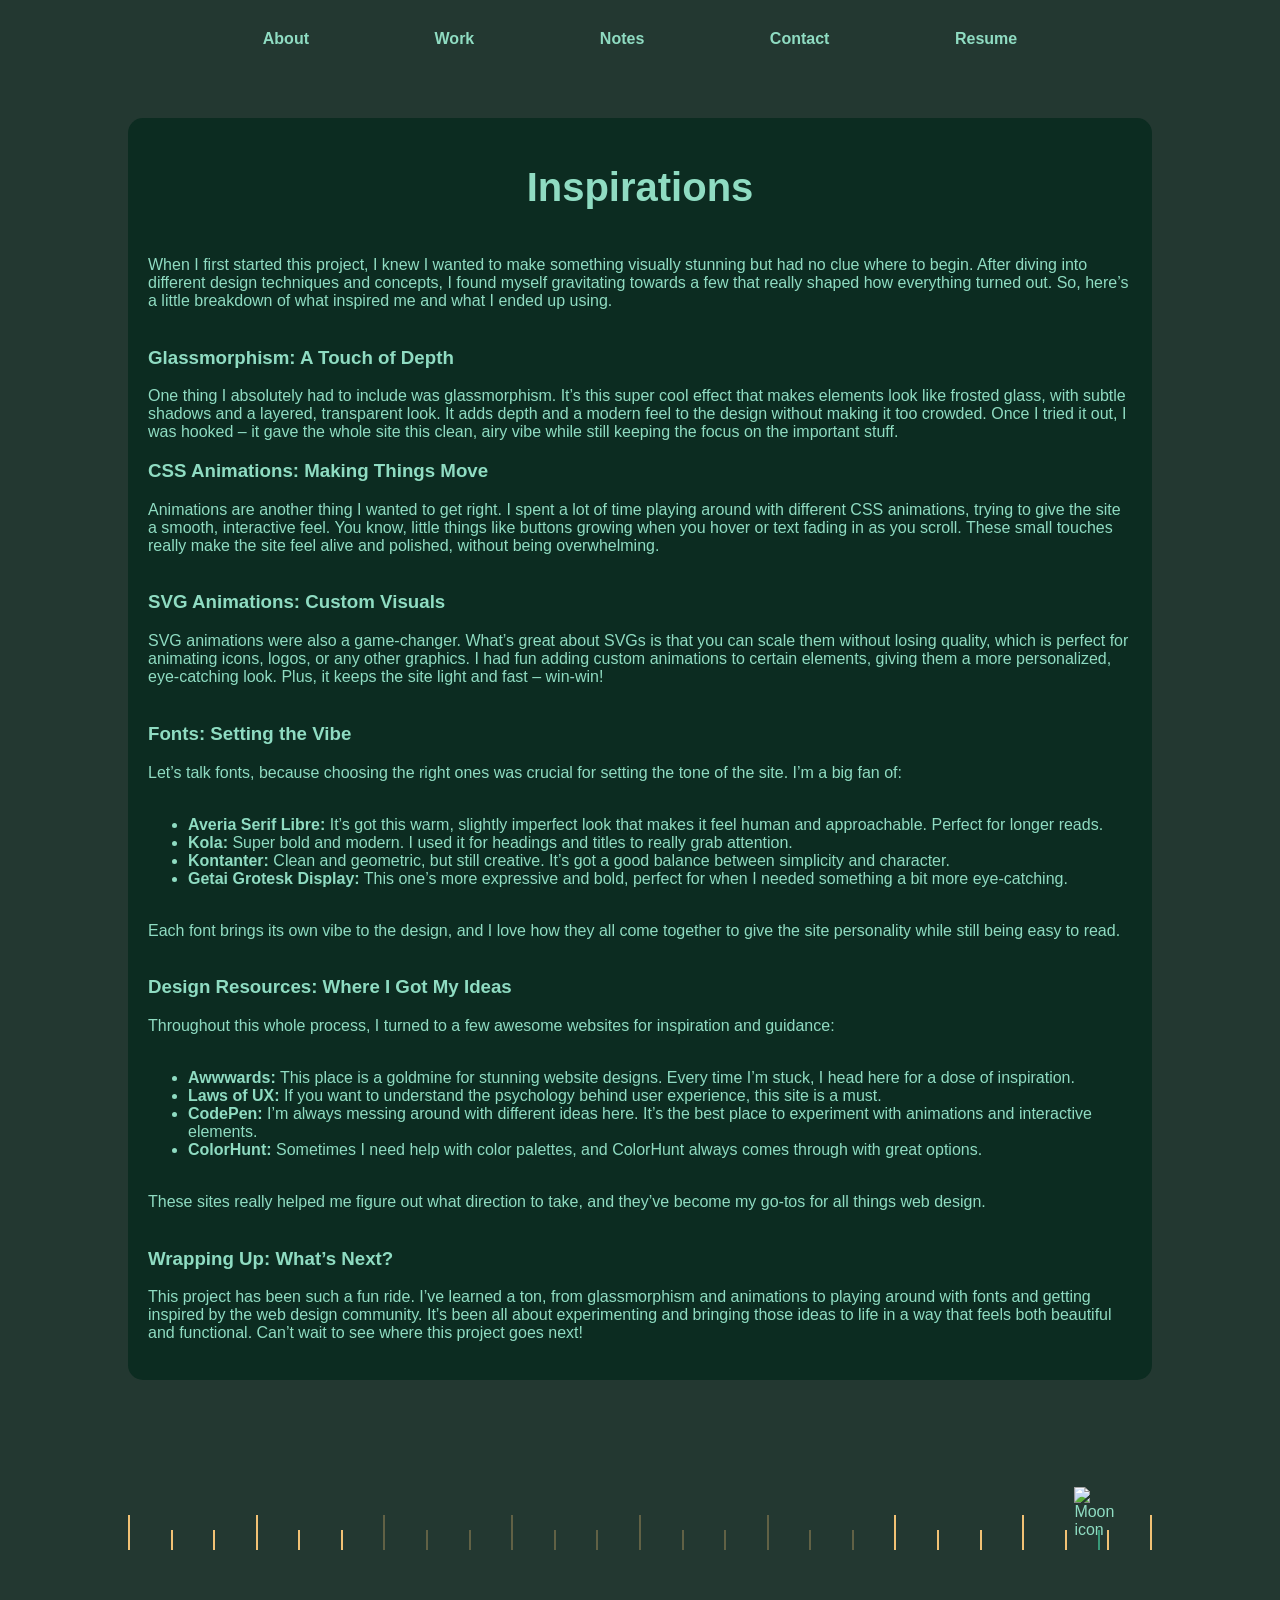
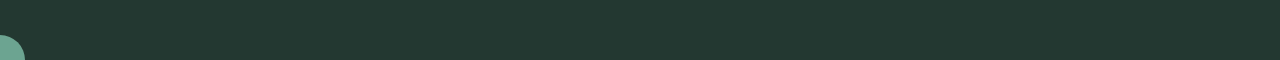
==== otherContents/notes.html @ 80ff33ae "fix cursor hover style, add viewcounter" ====
<!DOCTYPE html>
<html lang="en">
  <head>
    <meta charset="UTF-8" />
    <meta name="viewport" content="width=device-width, initial-scale=1.0" />
    <title>Sankalp Singh &#8226; Notes</title>
    <link rel="stylesheet" href="../styles/main-style.css" />
    <link rel="stylesheet" href="../styles/horizontal-clock.css" />
    <link rel="stylesheet" href="../styles/main-background-style.css" />

    <link rel="stylesheet" href="../styles/notes.css" />
  </head>

  <body>
    <!--main nav bar-->
    <header>
      <nav class="navbar">
        <ul>
          <li><a href="../index.html">About</a></li>
          <li><a href="work.html">Work</a></li>
          <li><a href="notes.html">Notes</a></li>
          <li><a href="contact.html">Contact</a></li>
          <li><a href="../images/Sankalp-Singh-Resume-II.pdf" download="Sankalp-Singh-Resume-II">Resume</a></li>
        </ul>
      </nav>
    </header>

    <!--main content-->

    <div class="note-card">
      <h1>Inspirations</h1>
      <br /><br />
      <div class="note-content">
        When I first started this project, I knew I wanted to make something visually stunning but had no clue where to begin. After diving into
        different design techniques and concepts, I found myself gravitating towards a few that really shaped how everything turned out. So, here’s a
        little breakdown of what inspired me and what I ended up using.<br /><br />

        <h3>Glassmorphism: A Touch of Depth</h3>
        One thing I absolutely had to include was glassmorphism. It’s this super cool effect that makes elements look like frosted glass, with subtle
        shadows and a layered, transparent look. It adds depth and a modern feel to the design without making it too crowded. Once I tried it out, I
        was hooked – it gave the whole site this clean, airy vibe while still keeping the focus on the important stuff.

        <h3>CSS Animations: Making Things Move</h3>
        Animations are another thing I wanted to get right. I spent a lot of time playing around with different CSS animations, trying to give the
        site a smooth, interactive feel. You know, little things like buttons growing when you hover or text fading in as you scroll. These small
        touches really make the site feel alive and polished, without being overwhelming.<br /><br />

        <h3>SVG Animations: Custom Visuals</h3>
        SVG animations were also a game-changer. What’s great about SVGs is that you can scale them without losing quality, which is perfect for
        animating icons, logos, or any other graphics. I had fun adding custom animations to certain elements, giving them a more personalized,
        eye-catching look. Plus, it keeps the site light and fast – win-win!<br /><br />

        <h3>Fonts: Setting the Vibe</h3>
        Let’s talk fonts, because choosing the right ones was crucial for setting the tone of the site. I’m a big fan of: <br /><br />
        <ul>
          <li>
            <b>Averia Serif Libre:</b> It’s got this warm, slightly imperfect look that makes it feel human and approachable. Perfect for longer
            reads.
          </li>
          <li><b>Kola:</b> Super bold and modern. I used it for headings and titles to really grab attention.</li>
          <li><b>Kontanter:</b> Clean and geometric, but still creative. It’s got a good balance between simplicity and character.</li>
          <li><b>Getai Grotesk Display:</b> This one’s more expressive and bold, perfect for when I needed something a bit more eye-catching.</li>
        </ul>
        <br />
        Each font brings its own vibe to the design, and I love how they all come together to give the site personality while still being easy to
        read.

        <br /><br />

        <h3>Design Resources: Where I Got My Ideas</h3>
        Throughout this whole process, I turned to a few awesome websites for inspiration and guidance: <br /><br />
        <ul>
          <li>
            <b>Awwwards:</b> This place is a goldmine for stunning website designs. Every time I’m stuck, I head here for a dose of inspiration.
          </li>
          <li><b>Laws of UX:</b> If you want to understand the psychology behind user experience, this site is a must.</li>
          <li>
            <b> CodePen:</b> I’m always messing around with different ideas here. It’s the best place to experiment with animations and interactive
            elements.
          </li>
          <li><b>ColorHunt:</b> Sometimes I need help with color palettes, and ColorHunt always comes through with great options.</li>
        </ul>
        <br />
        These sites really helped me figure out what direction to take, and they’ve become my go-tos for all things web design.
        <br /><br />

        <h3>Wrapping Up: What’s Next?</h3>
        This project has been such a fun ride. I’ve learned a ton, from glassmorphism and animations to playing around with fonts and getting inspired
        by the web design community. It’s been all about experimenting and bringing those ideas to life in a way that feels both beautiful and
        functional. Can’t wait to see where this project goes next!<br /><br />
      </div>
    </div>
    <!--Horizontal clock-->
    <div class="time-slider-container">
      <div class="time-slider">
        <div class="slider-indicator">
          <div class="mode-icon">
            <img src="../images/solar-eclipse.svg" alt="sun/moon" />
          </div>
        </div>
        <div class="hour-markings">
          <span class="major nighttime"></span>

          <span class="nighttime"></span>
          <span class="nighttime"></span>
          <span class="nighttime"></span>
          <span class="nighttime"></span>
          <span class="nighttime"></span>
          <span class="daytime"></span>
          <span class="daytime"></span>
          <span class="daytime"></span>
          <span class="daytime"></span>
          <span class="daytime"></span>
          <span class="daytime"></span>
          <span class="daytime"></span>
          <span class="daytime"></span>
          <span class="daytime"></span>
          <span class="daytime"></span>
          <span class="daytime"></span>
          <span class="daytime"></span>
          <span class="nighttime"></span>
          <span class="nighttime"></span>
          <span class="nighttime"></span>
          <span class="nighttime"></span>
          <span class="nighttime"></span>
          <span class="nighttime"></span>

          <span class="major nighttime"></span>
        </div>
      </div>
    </div>

    <!-- rotating material you effects -->
    <div class="corner-image bottom-left">
      <img class="material-you-img" src="../images/Monetp-y.png" alt="Corner Image 3" />
    </div>
    <div class="corner-image bottom-right">
      <img class="material-you-img" src="../images/Monetp-t.png" alt="Corner Image 4" />
    </div>

    <!--needs to be outside any div to function properly on all of them-->
    <div class="cursor"></div>

    <script src="../scripts/main-script.js"></script>
    <script src="../scripts/horizontal-clock.js"></script>
    <script src="../scripts/cursor-hover.js"></script>
  </body>
</html>
---- styles/main-style.css ----
/*Main site style*/
/* light and dark mode implementation */

:root {
  --bg-color: #ede7de;
  --text-color: #025a4e;

  --blob-yellow: #73bba3;
  --blob-green: #b4e380;
  --blob-red: #88d66c;
  /* --clock-bars-color-1: #f1c174;
  --clock-bars-color-2: #389878; */
  --clock-bars-color-1: rgba(56, 152, 120, 1);
  --clock-bars-color-2: rgba(56, 152, 120, 0.3);
  --clock-indicator-color: rgba(241, 193, 116, 1);

  --cursor-hover-bg: #e9e92b;

  --svg-color-out-top: #40a578;
  --svg-color-in-top: #ede7de;
  --svg-color-out-bottom: #c3ff93;
  --svg-color-in-bottom: #ede7de;

  --content-div-color: #e9e0d3;

  --loader-color-1: #025a4e;
  --loader-color-2: #e9e0d3;
}

body.dark-mode {
  --bg-color: #233831;
  --text-color: #8fdcc2;

  --blob-yellow: #059212;
  --blob-green: #365e32;
  --blob-red: #0a6847;
  /* --clock-bars-color-1: #f1c174;
  --clock-bars-color-2: #389878; */
  --clock-bars-color-1: rgba(241, 193, 116, 0.3);
  --clock-bars-color-2: rgba(241, 193, 116, 1);
  --clock-indicator-color: rgba(56, 152, 120, 1);

  --cursor-hover-bg: #8fdcc2;

  --svg-color-out-top: #40a578;
  --svg-color-in-top: #233831;
  --svg-color-out-bottom: #c3ff93;
  --svg-color-in-bottom: #233831;

  --content-div-color: #0c2c21;

  --loader-color-1: #8fdcc2;
  --loader-color-2: #0c2c21;
}

/* @font-face {                                                       */
/*  font-family: "GetaiGroteskDisplay";    Choose a name for the font */
/*  src: url("../fonts/GetaiGrotesk/DTGetaiGroteskDisplay-Black.otf") */
/*      format("opentype"),                                           */
/*    url("../fonts/GetaiGrotesk/DTGetaiGroteskDisplay-Black.ttf")    */
/*      format("truetype"); Adjust the path to your font file         */
/*  font-weight: normal; Optional: Set the font weight                */
/*  font-style: normal; Optional: Set the font style                  */
/* }                                                                  */

/* @font-face {
  font-family: "Kola";
  src: url("../fonts/Kola_Complete/Fonts/OTF/Kola-Regular.otf") format("opentype");
  font-weight: normal;
  font-style: normal;
} */

@font-face {
  font-family: "AveriaSerifLibre";
  src: url("../fonts/Averia_Serif_Libre/AveriaSerifLibre-Regular.ttf") format("truetype");
  font-weight: normal;
  font-style: normal;
}

@font-face {
  font-family: "Kola";
  src: url("../fonts/Kola_Complete/Fonts/WEB/fonts/Kola-Regular.woff2") format("woff2"),
    url("../fonts/Kola_Complete/Fonts/WEB/fonts/Kola-Regular.woff") format("woff");
  font-weight: normal; /* or bold */
  font-style: normal; /* or italic */
}

body {
  font-family: "AveriaSerifLibre", Arial, sans-serif;
  /* font-family: Arial, sans-serif; */
  margin: 0;
  background-color: var(--bg-color);
  color: var(--text-color);
  overflow-x: hidden;
  position: relative;
}

::selection {
  background-color: #ffcc00; /* The background color for the text highlight */
  color: #000000; /* The text color when highlighted */
}

/* to add a  grainy effect */
/* body::before {
  content: "";
  position: absolute;
  top: 0;
  left: 0;
  width: 100%;
  height: 100%;
  z-index: -2;
  background: #8c8c8c;
  opacity: 0.4;
  filter: url(#noiseFilter);
} */

/* main nav bar */
header {
  position: sticky;
  top: 20px;
  width: 100%;
  z-index: 11;
  display: flex;
  justify-content: center;
}

.navbar {
  background: transparent;
  padding: 10px 20px;
  transition: all 0.9s ease;
  max-width: 920px; /* Set a max-width for better control */
  width: 100%; /* Ensure it takes the full width within the max-width limit */
  box-sizing: border-box; /* Include padding and border in the element's total width and height */
  margin: 0 auto; /* specifically for mobile view, @media queries */
}

.navbar ul {
  list-style: none;
  padding: 0;
  margin: 0;
  display: flex;
  justify-content: space-around;
  width: 100%; /* Ensure the ul takes the full width */
}

.navbar li {
  margin: 0 10px;
  align-items: center;
}

.navbar a {
  text-decoration: none;
  color: var(--text-color);
  font-weight: bold;
  /* padding: 8px 20px; /* Add padding for spacing */
  border-radius: 15px; /* Rounded corners */
  transition: box-shadow 0.3s ease; /* Smooth transition for box-shadow */

  font-size: clamp(12px, 2vw, 16px); /* Shrinks as screen gets smaller */
  padding: 8px clamp(10px, 2vw, 20px); /* Shrinks horizontal padding too */
}

.navbar.scrolled {
  backdrop-filter: blur(10px);
  /* background: rgba(255, 255, 255, 0.2); Adjust opacity to your liking */
  padding: 15px 20px;
  box-shadow: 0 2px 10px rgba(0, 0, 0, 0.1);
  border-radius: 15px;
  max-width: 920px; /* Keep it consistent with the navbar max-width */
  width: 100%; /* Ensure it takes the full width within the max-width limit */
}

.navbar ul li.current-page a {
  backdrop-filter: blur(10px);
  background: linear-gradient(135deg, rgba(255, 255, 255, 0.1), rgba(255, 255, 255, 0));
  box-shadow: 0 2px 10px rgba(0, 0, 0, 0.1), 0 0 0 3px rgba(0, 0, 0, 0.1); /* Initial state */
  transition: background 0.6s ease, box-shadow 0.6s ease; /* Smooth transition for background and box-shadow */
}

/* main content */
.my-name {
  font-family: "Kola", sans-serif;
  font-size: 90px;
  display: flex;
  justify-content: center; /* Centers content horizontally */
  align-items: center; /* Centers content vertically */
  height: 100vh; /* Sets the height of the container to the full viewport height */
  text-align: center; /* Ensures the text is centered within the block-level elements */
  flex-direction: column; /* Stacks the paragraphs vertically */
}

.my-name p {
  margin: 0; /* Removes default margin */
  padding: 0; /* Removes default padding */
}

.my-name p + p {
  margin-top: 10px; /* Adjust this value to control the space between the two paragraphs */
}

.container-div {
  position: relative;
  top: -20px;
  margin: 60px;
  padding: 60px;
  border-radius: 20px;
  border: 1px solid rgba(255, 255, 255, 0.18);
  box-shadow: 0 8px 32px 0 rgba(0, 0, 0, 0.37);
  z-index: 10;
}

.content-div-1,
.content-div-2 {
  position: relative;
  font-size: 38px;
  margin: 40px;
  padding: 40px;
  background-color: var(--content-div-color);
  border-radius: 20px;
  /* border: 1px solid rgba(255, 255, 255, 0.18);
  box-shadow: 0 8px 32px 0 rgba(0, 0, 0, 0.37); */
  z-index: 10;
  overflow: hidden; /* Hide overflow */
  text-overflow: ellipsis; /* Show "..." for overflowed text */
}

.content-div-2,
.content-div-3,
.content-div-4 {
  font-size: 25px;
}
.content-div-3,
.content-div-4,
.content-div-5 {
  position: relative;
  margin: 40px;
  padding: 40px;
  background-color: var(--content-div-color);
  border-radius: 20px;
  /* border: 1px solid rgba(255, 255, 255, 0.18);
  box-shadow: 0 8px 32px 0 rgba(0, 0, 0, 0.37); */
  z-index: 10;
  text-align: center;
  overflow: hidden; /* Hide overflow */
  text-overflow: ellipsis; /* Show "..." for overflowed text */
}

.content-heading {
  font-size: 45px;
  font-family: "Kola", sans-serif;
}

.content-flex-3 {
  display: flex;
  flex-wrap: wrap; /* Allows the items to wrap to the next line */
  justify-content: center; /* Centers the items horizontally */
  gap: 10px; /* Adds space between the items */
}

.content-flex-3 p {
  padding: 10px 20px;
  border-radius: 10px;
  box-shadow: 0 4px 8px rgba(0, 0, 0, 0.1);
  transition: background-color 0.3s ease, box-shadow 0.3s ease;
  background-color: var(--bg-color);
}

/* Child cards styling */
.content-div-sub-5 {
  display: flex;
  /* flex-wrap: wrap; */
  justify-content: center;
  gap: 20px; /* Increase gap for more space between cards */
}

.content-card-5 {
  background-color: var(--bg-color);
  border-radius: 15px;
  padding: 20px;
  margin: 20px 10px 0 10px;
  width: 30%; /* Adjust based on your layout preference */
  /* box-shadow: 0 4px 15px rgba(0, 0, 0, 0.2); */
  transition: transform 0.3s ease, box-shadow 0.3s ease;
  box-sizing: border-box;
  overflow: hidden; /* Hide overflow */
  text-overflow: ellipsis; /* Show "..." for overflowed text */
}

.content-heading-5 {
  font-size: 25px;
  height: 80px;
  padding-top: 0;
  margin-top: 0;
  margin-bottom: 10px;
  overflow: hidden; /* Hide overflow */
  text-overflow: ellipsis; /* Show "..." for overflowed text */
}

.link-buttons {
  display: block; /* Makes the link behave like a button */
  padding: 15px 15px;
  margin-top: 10px;
  border-radius: 10px;
  box-shadow: 0 4px 8px rgba(0, 0, 0, 0.1);
  color: var(--text-color); /* Adjust to your desired text color */
  text-decoration: none; /* Removes underline from link */
  font-weight: bold;
  transition: background-color 0.3s ease, box-shadow 0.3s ease;
  box-sizing: border-box;
  overflow: hidden; /* Hide overflow */
  text-overflow: ellipsis; /* Show "..." for overflowed text */
}

.link-buttons:hover,
.link-buttons:focus {
  background-color: var(--content-div-color); /* Adjust hover background color */
  box-shadow: 0 6px 12px rgba(0, 0, 0, 0.15); /* Slightly larger shadow on hover */
  text-decoration: underline;
}

/* div with glass effects */
.glass {
  position: relative;
  margin: 60px;
  padding: 60px;
  background: linear-gradient(135deg, rgba(255, 255, 255, 0.1), rgba(255, 255, 255, 0));
  backdrop-filter: blur(10px);
  -webkit-backdrop-filter: blur(10px); /*The same as backdrop-filter, but with a prefix for compatibility with WebKit browsers like Safari.*/
  border-radius: 20px;
  border: 1px solid rgba(255, 255, 255, 0.18);
  box-shadow: 0 8px 32px 0 rgba(0, 0, 0, 0.37);
  z-index: 10;
}

/* cursor hover effect - circle following the pointer */
/* cursor hover effect on horizontal clock implemented separately in css, js named after it */
.cursor {
  position: fixed;
  width: 50px;
  height: 50px;
  border-radius: 50%;
  background: var(--cursor-hover-bg);
  transition: transform 0.2s ease, background-color 0.2s ease;
  transform: translate(-50%, -50%);
  transform-origin: center center; /* so that it scales from center not top left which is default */
  pointer-events: none;
  mix-blend-mode: difference;
  z-index: 1000;
}

/* cursor hover effect - enlarge */
/* add hover-me to any other div where we to make cursor bigger when hovered over */
.cursor-hover {
  transform: translate(-50%, -50%) scale(2.5); /* Keep translate in both states */
  background-color: #000000; /* change to your desired hover color, black or white makes it disappear on the bar above horizontal clock which is a nice resultant effetc i think */
  transition: transform 0.2s ease, background-color 0.2s ease;
}

/* svg loading animation */
#loader {
  display: flex;
  justify-content: center;
  align-items: center;
  width: 100vw;
  height: 100vh;
  background-color: var(--bg-color); /* Background color during loading */
  position: fixed;
  top: 0;
  left: 0;
  z-index: 1000;
}

/*
 * Centering an element using absolute positioning and transform
 * --------------------------------------------------------------
 * 1. Set position: absolute; on the element
 * 2. Set top: 50%; and left: 50%; to move the top-left corner to the center
 * 3. At this point, the element isn't centered; its //top-left corner// is at the center of the container.
 * 4. Use transform: translate(-50%, -50%); to adjust the element's position:
 *    - Moves the element left by 50% of its own width
 *    - Moves the element up by 50% of its own height
 * 
 * This technique:
 * - Centers the element precisely within its container
 * - Works regardless of the element's or container's dimensions
 * - Is responsive and flexible for various screen sizes
 * - Can be easily modified for off-center positioning if needed
 */

#loader svg {
  max-width: 100px; /* Adjust size as needed */
  max-height: 100px;
  position: absolute;
  top: 50%;
  left: 50%;
  transform: translate(-50%, -50%);
}

/* for mobile view */
@media (max-width: 768px) {
  .my-name {
    font-size: 48px;
    padding: 20px;
    height: auto;
  }

  .container-div,
  .glass {
    margin: 20px;
    padding: 20px;
  }

  .content-div-1,
  .content-div-2,
  .content-div-3,
  .content-div-4,
  .content-div-5 {
    margin: 20px;
    padding: 20px;
    font-size: 18px;
  }

  .content-heading {
    font-size: 32px;
    text-align: center;
  }

  .content-div-sub-5 {
    flex-direction: column;
    align-items: center;
  }

  .content-card-5 {
    width: 90%;
    margin: 10px 0;
    padding: 20px;
  }

  .content-heading-5 {
    font-size: 22px;
    height: auto;
  }

  .link-buttons {
    padding: 10px;
    font-size: 16px;
    font-size: 18px; /* slightly larger for better tap */
  }

  .content-flex-3 {
    flex-direction: column;
    gap: 15px;
  }

  .content-flex-3 p {
    font-size: 16px;
  }
}

@media screen and (max-width: 768px) {
  .navbar {
    padding: 0px 0px;
    max-width: 80%;
  }

  .navbar.scrolled {
    padding: 0px 0px;
    max-width: 80%;
  }

  .navbar ul {
    flex-direction: row;
    flex-wrap: nowrap;
    justify-content: center;
    overflow-x: auto;
    -webkit-overflow-scrolling: touch;
    padding: calc(2vw) calc(2vw);
    padding-bottom: 10px;

    scroll-snap-type: x mandatory;
  }

  .navbar li {
    margin: 0 calc(1.5vw);
    flex-shrink: 1;
    min-width: 0; /* Let it go as small as needed */

    scroll-snap-align: center;
  }

  .navbar a {
    font-size: calc(2.5vw); /* Shrinks with viewport */
    padding: calc(1.5vw) calc(2vw); /* Shrinks padding too */
  }

  .navbar ul li.current-page a {
    font-size: calc(2.5vw);
    padding: calc(0.5vw) min(3vw, 16px);
    white-space: nowrap;
  }
}

@media (max-width: 768px) {
  .cursor {
    display: none !important;
  }
}

/* mobile view css ends */
---- styles/horizontal-clock.css ----
/*css for horizontal clock*/

.time-slider-container {
  position: static;
  bottom: 20px;
  width: 100%;
  padding: 10px 0;
  z-index: 10;
  margin-top: 100px;
  margin-bottom: 100px;
}

.time-slider {
  position: relative;
  width: 80%;
  /* max-width: 600px; */
  margin: 0 auto;
  height: 60px;
}

.hour-markings {
  display: flex;
  justify-content: space-between;
  width: 100%;
  height: 100%;
  align-items: flex-end;
  position: relative;
}

/* .hour-markings::before {
  content: "";
  position: absolute;
  bottom: 0;
  left: 0;
  right: 0;
  height: 2px;
  background-color: #ffffff;
} */

.hour-markings span {
  width: 2px;
  height: 20px;
  position: relative;
  z-index: 1;
  transition: transform 0.3s ease; /* Smooth transition */
  transform-origin: bottom center; /* Expand upwards */
}

/* check if this is still necessary cause js logic is already handling this */
.hour-markings span:hover,
.hour-markings .major:hover {
  transform: scaleY(1.5); /* Increase size upwards on hover */
}

.hour-markings span:nth-child(3n + 1) {
  height: 35px; /* higher bars */
}

.hour-markings .major {
  height: 25px;
  width: 2px;
  /* I dont think font size and color is needed cause there's no longer a text inside it */
  font-size: 12px;
  color: #000000;
  display: flex;
  align-items: flex-end;
  justify-content: center;
  transition: transform 0.3s ease; /* Smooth transition */
  transform-origin: bottom center; /* Expand upwards */
}

.hour-markings span.daytime {
  background-color: var(--clock-bars-color-1);
}

.hour-markings span.nighttime {
  background-color: var(--clock-bars-color-2);
}

.slider-indicator {
  position: absolute;
  bottom: 0;
  left: 0;
  width: 20px; /* Width of the indicator. Update this value in JS if changed here */
  height: 40px;
  cursor: pointer;
  transition: left 0.3s ease;
}

.slider-indicator::before {
  content: "";
  position: absolute;
  top: 0;
  left: 50%;
  transform: translateX(-50%);
  width: 20px; /* Update this value if .slider-indicator width changes */
  height: 20px; /* Adjust if necessary */
  /* background-color: #fff;
  border: 2px solid #333;
  border-radius: 50%; */
}

.slider-indicator::after {
  content: "";
  position: absolute;
  top: 20px; /* Adjust if needed to align with the new height of .slider-indicator */
  left: 50%;
  transform: translateX(-50%);
  width: 2px; /* Typically remains constant, adjust if the design changes */
  height: 20px; /* Update if height of .slider-indicator changes, height is 40px in .slider-indicator but 20px here, that shouldn't interfere with the js logic but still confirm it */
  background-color: var(--clock-indicator-color);
}

.mode-icon {
  position: absolute;
  top: 2px; /* Center vertically within the circle */
  left: 50%; /* Center horizontally within the circle */
  transform: translate(-50%, -50%);
  width: 50px; /* Update this if the size needs to change relative to .slider-indicator */
  height: 50px; /* Update if necessary */
  background-size: contain;
  background-repeat: no-repeat;
  background-position: center;
}

/* for mobile view */

/* Mobile responsiveness for the horizontal clock */
@media (max-width: 600px) {
  .time-slider-container {
    padding: 5px 0;
    margin-top: 40px;
    margin-bottom: 60px;
  }

  .time-slider {
    width: 95%;
    height: 50px;
  }

  .hour-markings span {
    height: 12px;
  }

  .hour-markings span:nth-child(3n + 1) {
    height: 25px;
  }

  .hour-markings .major {
    height: 18px;
  }

  .slider-indicator {
    width: 14px;
    height: 30px;
  }

  .slider-indicator::before {
    width: 14px;
    height: 14px;
  }

  .slider-indicator::after {
    height: 10px;
  }

  .mode-icon {
    width: 30px;
    height: 30px;
  }
}
---- styles/main-background-style.css ----
/* Adjustments for the main background animation */
.blob-cont {
  position: absolute;
  top: 0; /* Align with the top of the page */
  left: 0;
  width: 100%; /* Full width of the viewport */
  height: 112vh; /* Adjust height to occupy top to upper-middle */
  overflow: hidden; /* Hide overflow */
  border: 0;
  z-index: -2;
}

svg {
  position: absolute;
  top: 0;
  left: 0;
  width: 100%;
  height: 100%;
  /* filter: blur(90px); */
}

/* moving color blobs */
/* .blob {
  border-radius: 50%; /* to make blobs round
  filter: blur(10px);
  position: absolute; /* Allow them to be placed within .blob-cont
}
/* here yellow1 and below red1, green1 are not colors they are just names for the animation so that @keyframes can identify them
.yellow {
  background-color: var(--blob-yellow);
  top: 0; /* Adjust top position
  left: 0; /* Adjust left position
  height: 600px;
  width: 600px;
  animation: yellow1 8s infinite ease;
}
.green {
  background-color: var(--blob-green);
  top: 20%; /* Adjust top position
  right: 10%; /* Adjust right position
  height: 500px;
  width: 550px;
  animation: green1 8s infinite ease;
}
.red {
  background-color: var(--blob-red);
  bottom: 10%; /* Adjust bottom position
  left: 50%; /* Adjust left position
  height: 550px;
  width: 500px;
  animation: red1 8s infinite linear;
}
@keyframes yellow1 {
  0% {
    transform: translateX(-50%) translateY(-10%);
    top: 0px;
    right: 0px;
  }
  50% {
    transform: translateX(50%) translateY(10%);
    top: 0px;
    right: 90px;
  }
  100% {
    transform: translateX(-50%) translateY(-10%);
    top: 0px;
    right: 0px;
  }
}
@keyframes green1 {
  0% {
    top: 80px;
    right: -20px;
    transform: scale(1.2);
  }
  30% {
    top: 300px;
    right: -20px;
    transform: scale(1);
  }
  60% {
    top: 200px;
    right: 100px;
    transform: scale(1);
  }
  100% {
    top: 80px;
    right: -20px;
    transform: scale(1.2);
  }
}
@keyframes red1 {
  0% {
    top: 250px;
    right: 0px;
    transform: scale(1);
  }
  30% {
    top: 150px;
    right: 150px;
    transform: scale(1.4);
  }
  60% {
    top: 250px;
    right: 100px;
    transform: scale(1);
  }
  100% {
    top: 250px;
    right: 0px;
    transform: scale(1);
  }
} */

/* rotating material you effects */
.material-you-img {
  width: 0;
  height: 0;
  opacity: 0;
  transform: scale(0.1); /* Optional: scale down initially */
  transition: opacity 1.2s ease-out, transform 1.2s ease-out; /* Smooth transition */
}

.corner-image {
  position: fixed;
  bottom: 0px;
  width: 300px;
  height: 300px;
  overflow: hidden;
  z-index: -1;
  pointer-events: none;
}

.corner-image .material-you-img.scrolled {
  width: 100%;
  height: 100%;
  object-fit: contain;
  opacity: 0.45;
  transform: scale(1); /* Scale to full size */
}

.bottom-left {
  left: -150px;
  bottom: -150px;
  animation: rotate 20s infinite linear;
}

.bottom-right {
  bottom: -150px;
  right: -150px;
  animation: rotate 25s infinite linear;
}

@keyframes rotate {
  from {
    transform: rotate(0deg);
  }
  to {
    transform: rotate(360deg);
  }
}

/* for mobile view */
@media (max-width: 600px) {
  .blob-cont {
    height: 100vh;
  }

  .corner-image {
    width: 180px;
    height: 180px;
  }

  .bottom-left {
    left: -90px;
    bottom: -90px;
  }

  .bottom-right {
    right: -90px;
    bottom: -90px;
  }

  .corner-image .material-you-img.scrolled {
    opacity: 0.3;
  }
}
---- styles/notes.css ----
.body {
  margin: 0;
  padding: 0;
}

.note-card {
  background-color: var(--content-div-color);
  border-radius: 15px;
  padding: 20px 20px;
  width: 80%; /* Ensure full width within flex container */
  /* max-width: 500px; /* Set a max width for better aesthetics */
  transition: transform 1.5s ease, background-color 1.5s ease, box-shadow 1.5s ease, width 1.5s ease;
  text-align: center;
  color: var(--text-color);
  box-sizing: border-box; /* Include padding in the element's width */
  overflow: hidden;
  margin: 20px auto;
  margin-top: 80px;
}

.note-card h1 {
  margin-bottom: 10px;
  font-size: 2.5em;
}

.note-content {
  text-align: left;
}
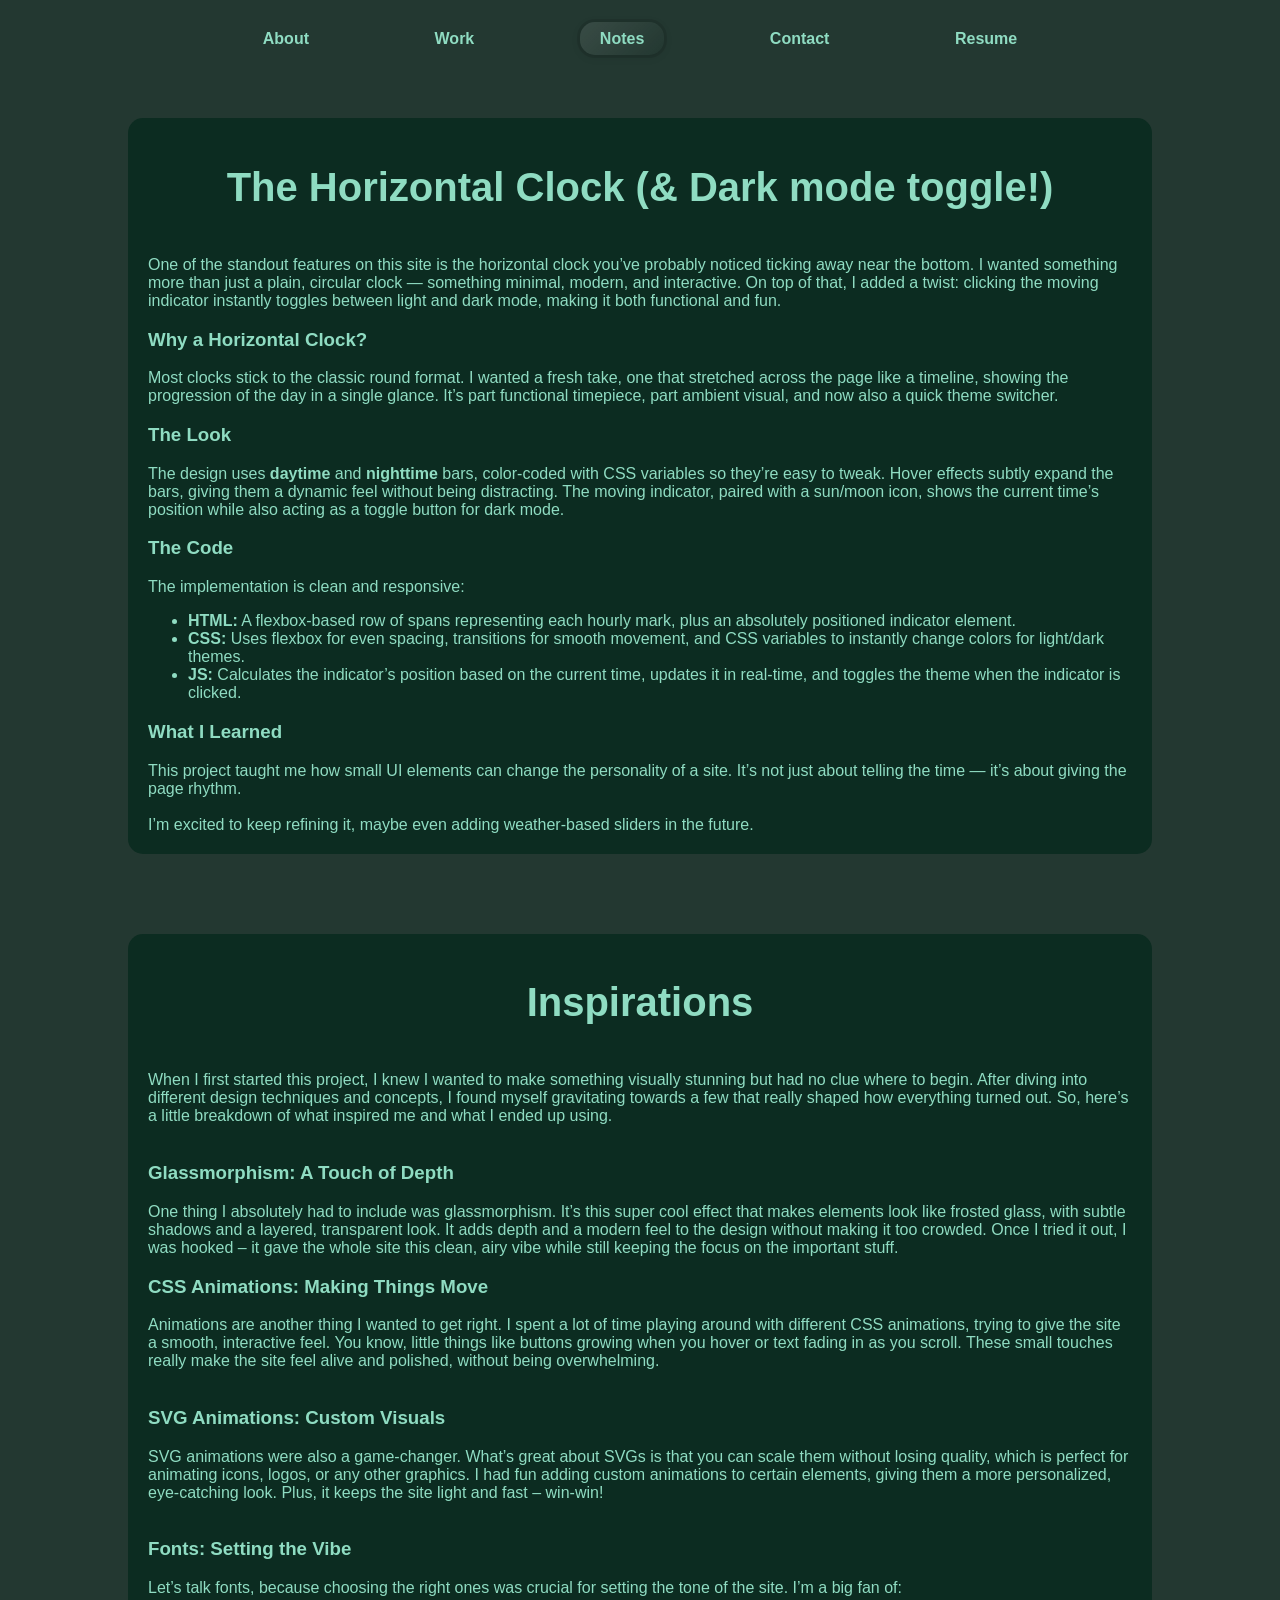
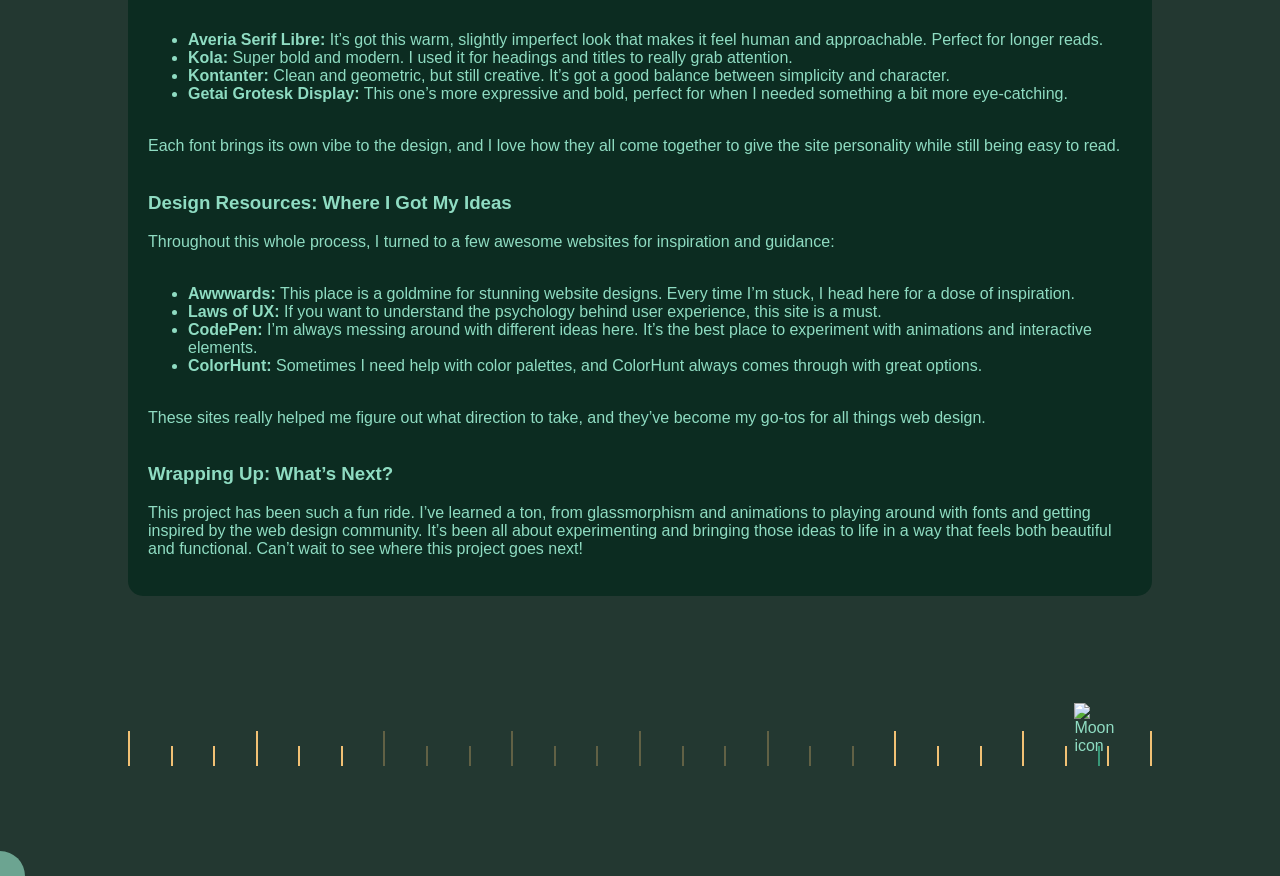
==== commit 50455532: "new note! and fix mouse hover effect for smooth transition" ====
--- a/otherContents/notes.html
+++ b/otherContents/notes.html
@@ -9,6 +9,19 @@
     <link rel="stylesheet" href="../styles/main-background-style.css" />
 
     <link rel="stylesheet" href="../styles/notes.css" />
+    <!-- Google Analytics -->
+
+    <!-- Google tag (gtag.js) -->
+    <script async src="https://www.googletagmanager.com/gtag/js?id=G-TL5MMXZSV4"></script>
+    <script>
+      window.dataLayer = window.dataLayer || [];
+      function gtag() {
+        dataLayer.push(arguments);
+      }
+      gtag("js", new Date());
+
+      gtag("config", "G-TL5MMXZSV4");
+    </script>
   </head>
 
   <body>
@@ -26,7 +39,48 @@
     </header>
 
     <!--main content-->
-
+    <!--second note-->
+    <div class="note-card">
+      <h1>The Horizontal Clock (& Dark mode toggle!)</h1>
+      <br /><br />
+      <div class="note-content">
+        One of the standout features on this site is the horizontal clock you’ve probably noticed ticking away near the bottom. I wanted something
+        more than just a plain, circular clock — something minimal, modern, and interactive. On top of that, I added a twist: clicking the moving
+        indicator instantly toggles between light and dark mode, making it both functional and fun.
+
+        <h3>Why a Horizontal Clock?</h3>
+        Most clocks stick to the classic round format. I wanted a fresh take, one that stretched across the page like a timeline, showing the
+        progression of the day in a single glance. It’s part functional timepiece, part ambient visual, and now also a quick theme switcher.
+
+        <h3>The Look</h3>
+        The design uses <b>daytime</b> and <b>nighttime</b> bars, color-coded with CSS variables so they’re easy to tweak. Hover effects subtly expand
+        the bars, giving them a dynamic feel without being distracting. The moving indicator, paired with a sun/moon icon, shows the current time’s
+        position while also acting as a toggle button for dark mode.
+
+        <h3>The Code</h3>
+        The implementation is clean and responsive:
+        <ul>
+          <li><b>HTML:</b> A flexbox-based row of spans representing each hourly mark, plus an absolutely positioned indicator element.</li>
+          <li>
+            <b>CSS:</b> Uses flexbox for even spacing, transitions for smooth movement, and CSS variables to instantly change colors for light/dark
+            themes.
+          </li>
+          <li>
+            <b>JS:</b> Calculates the indicator’s position based on the current time, updates it in real-time, and toggles the theme when the
+            indicator is clicked.
+          </li>
+        </ul>
+
+        <h3>What I Learned</h3>
+        This project taught me how small UI elements can change the personality of a site. It’s not just about telling the time — it’s about giving
+        the page rhythm.
+
+        <br /><br />
+        I’m excited to keep refining it, maybe even adding weather-based sliders in the future.
+      </div>
+    </div>
+
+    <!--first note-->
     <div class="note-card">
       <h1>Inspirations</h1>
       <br /><br />
@@ -90,6 +144,7 @@
         functional. Can’t wait to see where this project goes next!<br /><br />
       </div>
     </div>
+
     <!--Horizontal clock-->
     <div class="time-slider-container">
       <div class="time-slider">
